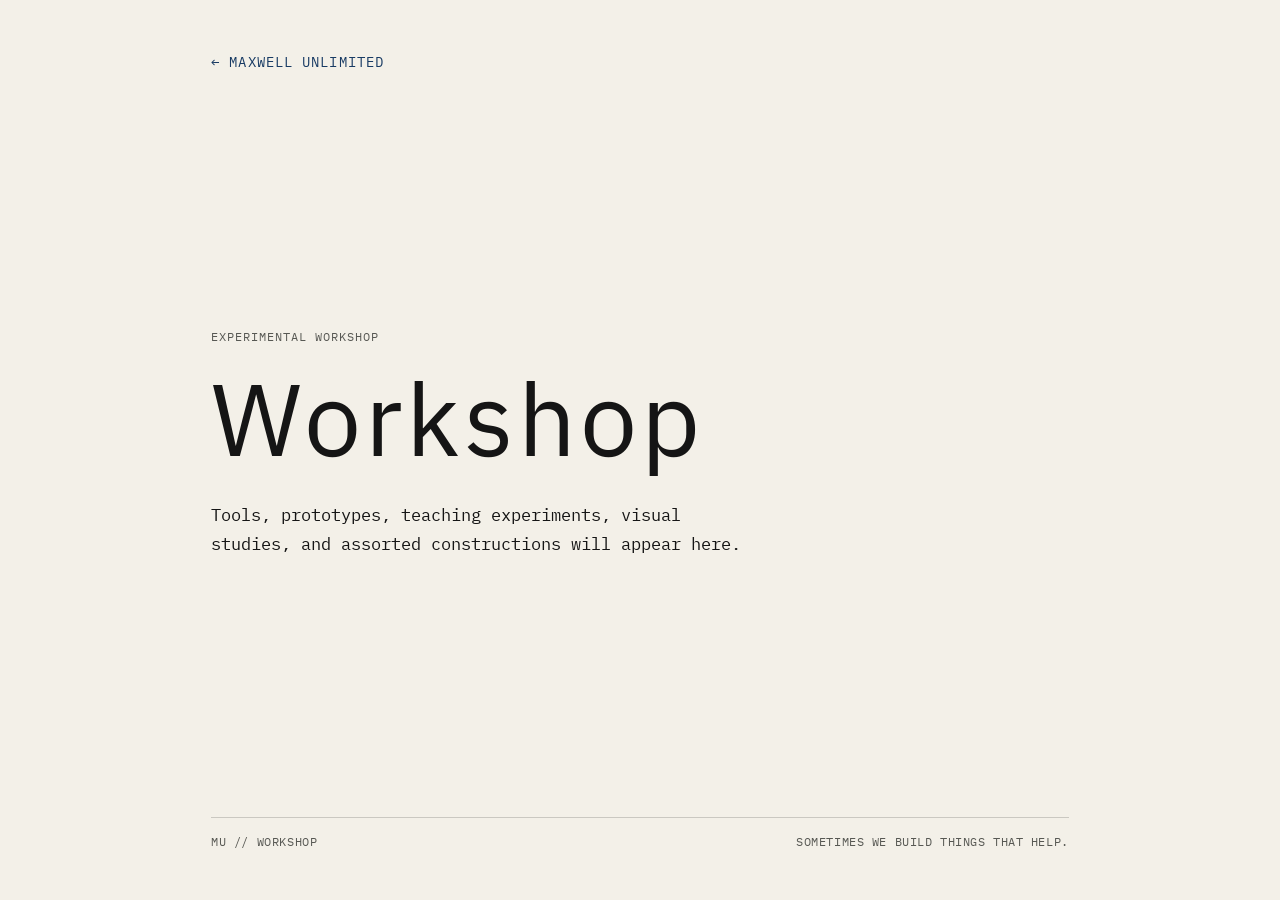
==== workshop.html @ 012c2c78 "Add files via upload" ====
<!doctype html>
<html lang="en">
<head>
  <meta charset="utf-8">
  <meta name="viewport" content="width=device-width, initial-scale=1">
  <meta name="description" content="Workshop projects at Maxwell Unlimited.">
  <title>Workshop — Maxwell Unlimited</title>
  <link rel="preconnect" href="https://fonts.googleapis.com">
  <link rel="preconnect" href="https://fonts.gstatic.com" crossorigin>
  <link href="https://fonts.googleapis.com/css2?family=IBM+Plex+Mono:wght@400;500&family=IBM+Plex+Sans:wght@400;500&display=swap" rel="stylesheet">
  <link rel="stylesheet" href="styles.css">
</head>
<body>
  <a class="skip-link" href="#main">Skip to content</a>
  <div class="subpage-shell">
    <header><a class="back-link" href="index.html">← Maxwell Unlimited</a></header>
    <main class="subpage-main" id="main">
      <p class="eyebrow">Experimental Workshop</p>
      <h1 class="subpage-title">Workshop</h1>
      <p class="subpage-copy">Tools, prototypes, teaching experiments, visual studies, and assorted constructions will appear here.</p>
    </main>
    <footer class="site-footer"><span>MU // Workshop</span><span>Sometimes we build things that help.</span></footer>
  </div>
</body>
</html>
---- styles.css ----
:root {
  --paper: #f3f0e8;
  --ink: #151515;
  --graphite: #575853;
  --accent: #173a63;
  --line: rgba(21, 21, 21, 0.18);
  --max-width: 1540px;
}

* {
  box-sizing: border-box;
}

html {
  background: var(--paper);
  color: var(--ink);
  font-family: "IBM Plex Mono", "SFMono-Regular", Consolas, "Liberation Mono", monospace;
}

body {
  margin: 0;
  min-height: 100vh;
  background: var(--paper);
}

a {
  color: inherit;
}

.skip-link {
  position: absolute;
  top: 0;
  left: 0;
  transform: translateY(-120%);
  padding: 0.75rem 1rem;
  background: var(--ink);
  color: var(--paper);
  z-index: 10;
}

.skip-link:focus {
  transform: translateY(0);
}

.site-shell {
  width: min(100%, var(--max-width));
  min-height: 100vh;
  margin: 0 auto;
  padding: clamp(1.5rem, 3vw, 3.25rem);
  display: grid;
  grid-template-rows: auto 1fr auto;
  gap: clamp(2rem, 4vw, 4rem);
}

.site-meta {
  display: flex;
  justify-content: space-between;
  gap: 2rem;
  font-size: 0.76rem;
  letter-spacing: 0.08em;
  text-transform: uppercase;
}

.site-meta__left {
  display: grid;
  gap: 0.65rem;
}

.site-meta__right {
  color: var(--graphite);
  text-align: right;
}

.hero {
  display: grid;
  grid-template-columns: minmax(18rem, 0.78fr) minmax(26rem, 1.22fr);
  align-items: center;
  gap: clamp(3rem, 7vw, 8rem);
}

.hero-copy {
  align-self: center;
  max-width: 34rem;
  padding-top: clamp(1rem, 6vh, 6rem);
}

.wordmark {
  margin: 0;
  font-family: "IBM Plex Sans", Arial, Helvetica, sans-serif;
  font-weight: 400;
  font-size: clamp(3.6rem, 6.7vw, 7.8rem);
  line-height: 0.92;
  letter-spacing: 0.08em;
  text-transform: uppercase;
}

.wordmark span {
  display: block;
}

.divider-mark {
  margin: 2rem 0 1.65rem;
  color: var(--graphite);
}

.statement {
  margin: 0;
  max-width: 30rem;
  font-size: clamp(1rem, 1.3vw, 1.28rem);
  line-height: 1.72;
}

.primary-links {
  display: grid;
  gap: 1rem;
  margin-top: clamp(2.5rem, 5vw, 4.5rem);
}

.primary-link {
  width: fit-content;
  display: inline-flex;
  align-items: center;
  gap: 1rem;
  color: var(--accent);
  text-decoration: none;
  text-transform: uppercase;
  letter-spacing: 0.08em;
  font-size: 0.95rem;
}

.primary-link::after {
  content: "→";
  transition: transform 160ms ease;
}

.primary-link:hover::after,
.primary-link:focus-visible::after {
  transform: translateX(0.28rem);
}

.primary-link:focus-visible,
.back-link:focus-visible {
  outline: 2px solid var(--accent);
  outline-offset: 0.4rem;
}

.diagram-wrap {
  width: 100%;
  align-self: center;
}

.diagram-wrap svg {
  display: block;
  width: 100%;
  height: auto;
  overflow: visible;
}

.diagram-caption {
  width: fit-content;
  margin: 1.4rem auto 0;
  color: var(--graphite);
  font-size: 0.73rem;
  line-height: 1.55;
  letter-spacing: 0.06em;
  text-transform: uppercase;
}

.site-footer {
  display: flex;
  justify-content: space-between;
  gap: 2rem;
  padding-top: 1rem;
  border-top: 1px solid var(--line);
  color: var(--graphite);
  font-size: 0.72rem;
  letter-spacing: 0.05em;
  text-transform: uppercase;
}

.subpage-shell {
  width: min(100%, 960px);
  min-height: 100vh;
  margin: 0 auto;
  padding: clamp(1.5rem, 4vw, 4rem);
  display: grid;
  grid-template-rows: auto 1fr auto;
  gap: 3rem;
}

.subpage-main {
  align-self: center;
  max-width: 42rem;
}

.eyebrow {
  margin: 0 0 1.5rem;
  color: var(--graphite);
  font-size: 0.78rem;
  letter-spacing: 0.08em;
  text-transform: uppercase;
}

.subpage-title {
  margin: 0;
  font-family: "IBM Plex Sans", Arial, Helvetica, sans-serif;
  font-weight: 400;
  font-size: clamp(3.2rem, 8vw, 6.8rem);
  line-height: 0.98;
  letter-spacing: 0.04em;
}

.subpage-copy {
  margin: 2rem 0 0;
  max-width: 34rem;
  font-size: 1.05rem;
  line-height: 1.75;
}

.back-link {
  display: inline-flex;
  gap: 0.75rem;
  width: fit-content;
  color: var(--accent);
  text-decoration: none;
  text-transform: uppercase;
  letter-spacing: 0.08em;
  font-size: 0.86rem;
}

@media (max-width: 900px) {
  .site-shell {
    min-height: auto;
  }

  .hero {
    grid-template-columns: 1fr;
    gap: 3.5rem;
  }

  .hero-copy {
    padding-top: 1rem;
  }

  .diagram-wrap {
    max-width: 760px;
    margin: 0 auto;
  }
}

@media (max-width: 600px) {
  .site-meta,
  .site-footer {
    display: grid;
  }

  .site-meta__right {
    text-align: left;
  }

  .wordmark {
    font-size: clamp(3rem, 17vw, 5.2rem);
    letter-spacing: 0.05em;
  }

  .statement {
    font-size: 1rem;
  }
}

@media (prefers-reduced-motion: reduce) {
  *,
  *::before,
  *::after {
    scroll-behavior: auto !important;
    transition-duration: 0.01ms !important;
  }
}
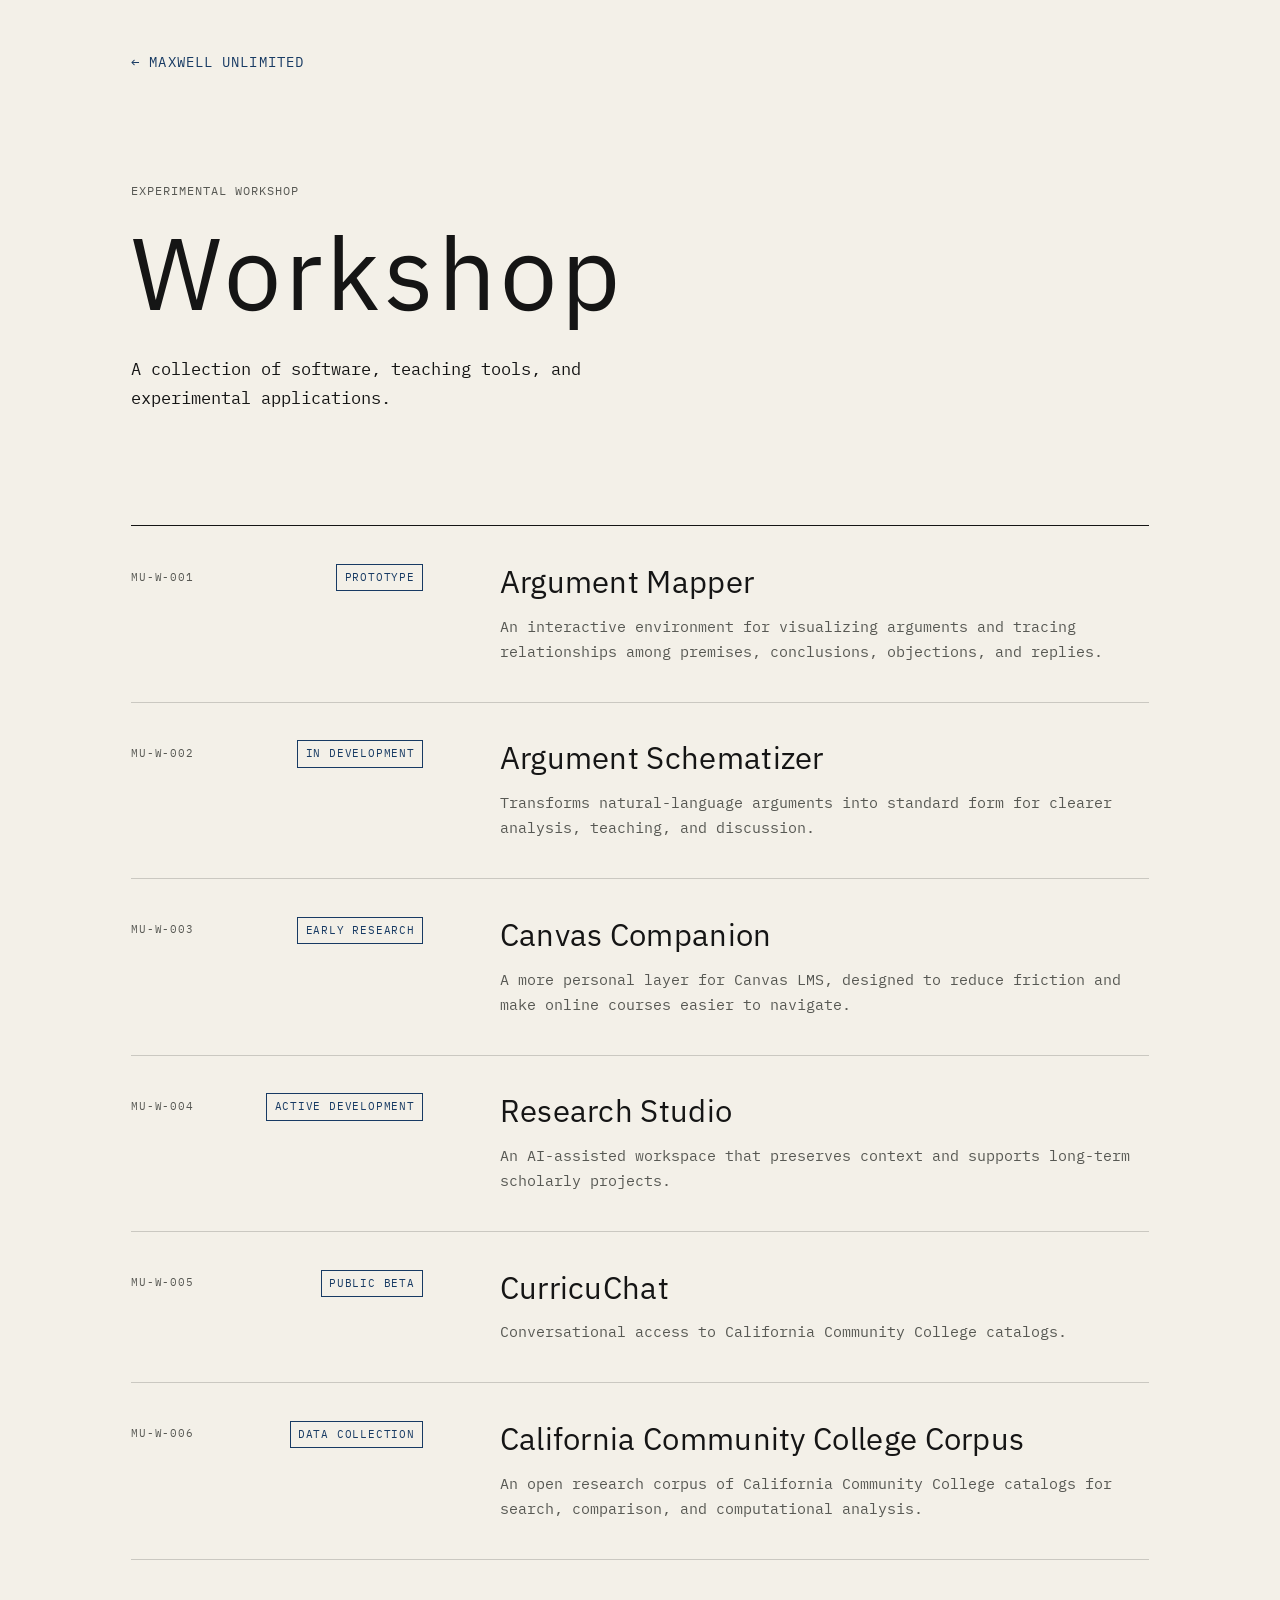
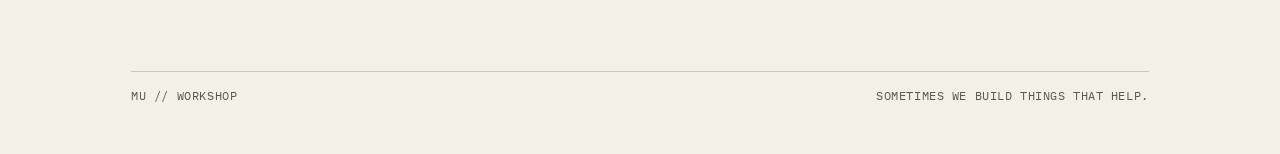
==== commit 63d90286: "Publish Maxwell Unlimited version 1.1 workshop Adds six workshop projects with restrained laboratory" ====
--- a/workshop.html
+++ b/workshop.html
@@ -7,7 +7,7 @@
   <title>Workshop — Maxwell Unlimited</title>
   <link rel="preconnect" href="https://fonts.googleapis.com">
   <link rel="preconnect" href="https://fonts.gstatic.com" crossorigin>
-  <link href="https://fonts.googleapis.com/css2?family=IBM+Plex+Mono:wght@400;500&family=IBM+Plex+Sans:wght@400;500&display=swap" rel="stylesheet">
+  <link href="https://fonts.googleapis.com/css2?family=IBM+Plex+Mono:wght@400;500&amp;family=IBM+Plex+Sans:wght@400;500&amp;display=swap" rel="stylesheet">
   <link rel="stylesheet" href="styles.css">
 </head>
 <body>
@@ -15,9 +15,79 @@
   <div class="subpage-shell">
     <header><a class="back-link" href="index.html">← Maxwell Unlimited</a></header>
     <main class="subpage-main" id="main">
-      <p class="eyebrow">Experimental Workshop</p>
-      <h1 class="subpage-title">Workshop</h1>
-      <p class="subpage-copy">Tools, prototypes, teaching experiments, visual studies, and assorted constructions will appear here.</p>
+      <header class="subpage-intro">
+        <p class="eyebrow">Experimental Workshop</p>
+        <h1 class="subpage-title">Workshop</h1>
+        <p class="subpage-copy">A collection of software, teaching tools, and experimental applications.</p>
+      </header>
+
+      <section class="project-index" aria-label="Workshop projects">
+        <article class="project-entry">
+          <div class="project-entry__meta">
+            <span class="project-code">MU-W-001</span>
+            <span class="status-label">Prototype</span>
+          </div>
+          <div class="project-entry__body">
+            <h2>Argument Mapper</h2>
+            <p>An interactive environment for visualizing arguments and tracing relationships among premises, conclusions, objections, and replies.</p>
+          </div>
+        </article>
+
+        <article class="project-entry">
+          <div class="project-entry__meta">
+            <span class="project-code">MU-W-002</span>
+            <span class="status-label">In Development</span>
+          </div>
+          <div class="project-entry__body">
+            <h2>Argument Schematizer</h2>
+            <p>Transforms natural-language arguments into standard form for clearer analysis, teaching, and discussion.</p>
+          </div>
+        </article>
+
+        <article class="project-entry">
+          <div class="project-entry__meta">
+            <span class="project-code">MU-W-003</span>
+            <span class="status-label">Early Research</span>
+          </div>
+          <div class="project-entry__body">
+            <h2>Canvas Companion</h2>
+            <p>A more personal layer for Canvas LMS, designed to reduce friction and make online courses easier to navigate.</p>
+          </div>
+        </article>
+
+        <article class="project-entry">
+          <div class="project-entry__meta">
+            <span class="project-code">MU-W-004</span>
+            <span class="status-label">Active Development</span>
+          </div>
+          <div class="project-entry__body">
+            <h2>Research Studio</h2>
+            <p>An AI-assisted workspace that preserves context and supports long-term scholarly projects.</p>
+          </div>
+        </article>
+
+        <article class="project-entry">
+          <div class="project-entry__meta">
+            <span class="project-code">MU-W-005</span>
+            <span class="status-label">Public Beta</span>
+          </div>
+          <div class="project-entry__body">
+            <h2>CurricuChat</h2>
+            <p>Conversational access to California Community College catalogs.</p>
+          </div>
+        </article>
+
+        <article class="project-entry">
+          <div class="project-entry__meta">
+            <span class="project-code">MU-W-006</span>
+            <span class="status-label">Data Collection</span>
+          </div>
+          <div class="project-entry__body">
+            <h2>California Community College Corpus</h2>
+            <p>An open research corpus of California Community College catalogs for search, comparison, and computational analysis.</p>
+          </div>
+        </article>
+      </section>
     </main>
     <footer class="site-footer"><span>MU // Workshop</span><span>Sometimes we build things that help.</span></footer>
   </div>
--- a/styles.css
+++ b/styles.css
@@ -179,7 +179,7 @@
 }
 
 .subpage-shell {
-  width: min(100%, 960px);
+  width: min(100%, 1120px);
   min-height: 100vh;
   margin: 0 auto;
   padding: clamp(1.5rem, 4vw, 4rem);
@@ -189,7 +189,12 @@
 }
 
 .subpage-main {
-  align-self: center;
+  align-self: start;
+  width: 100%;
+  padding: clamp(2rem, 7vh, 6rem) 0;
+}
+
+.subpage-intro {
   max-width: 42rem;
 }
 
@@ -215,6 +220,66 @@
   max-width: 34rem;
   font-size: 1.05rem;
   line-height: 1.75;
+}
+
+.project-index {
+  margin-top: clamp(4rem, 9vw, 7rem);
+  border-top: 1px solid var(--ink);
+}
+
+.project-entry {
+  display: grid;
+  grid-template-columns: minmax(12rem, 0.62fr) minmax(0, 1.38fr);
+  gap: clamp(2rem, 6vw, 6rem);
+  padding: clamp(1.5rem, 3vw, 2.35rem) 0;
+  border-bottom: 1px solid var(--line);
+}
+
+.project-entry__meta {
+  display: flex;
+  align-items: flex-start;
+  justify-content: space-between;
+  gap: 1rem;
+  color: var(--graphite);
+  font-size: 0.7rem;
+  line-height: 1.4;
+  letter-spacing: 0.07em;
+  text-transform: uppercase;
+}
+
+.project-code {
+  padding-top: 0.35rem;
+  white-space: nowrap;
+}
+
+.status-label,
+.section-label {
+  padding: 0.3rem 0.45rem;
+  border: 1px solid currentColor;
+  color: var(--accent);
+  text-align: right;
+}
+
+.section-label,
+.status-label--quiet {
+  color: var(--graphite);
+}
+
+.project-entry__body h2 {
+  margin: 0;
+  font-family: "IBM Plex Sans", Arial, Helvetica, sans-serif;
+  font-size: clamp(1.45rem, 2.4vw, 2.15rem);
+  font-weight: 400;
+  line-height: 1.15;
+  letter-spacing: 0.01em;
+}
+
+.project-entry__body p {
+  margin: 0.9rem 0 0;
+  max-width: 42rem;
+  color: var(--graphite);
+  font-size: 0.93rem;
+  line-height: 1.7;
 }
 
 .back-link {
@@ -266,6 +331,15 @@
   .statement {
     font-size: 1rem;
   }
+
+  .project-entry {
+    grid-template-columns: 1fr;
+    gap: 1.35rem;
+  }
+
+  .project-entry__meta {
+    align-items: center;
+  }
 }
 
 @media (prefers-reduced-motion: reduce) {
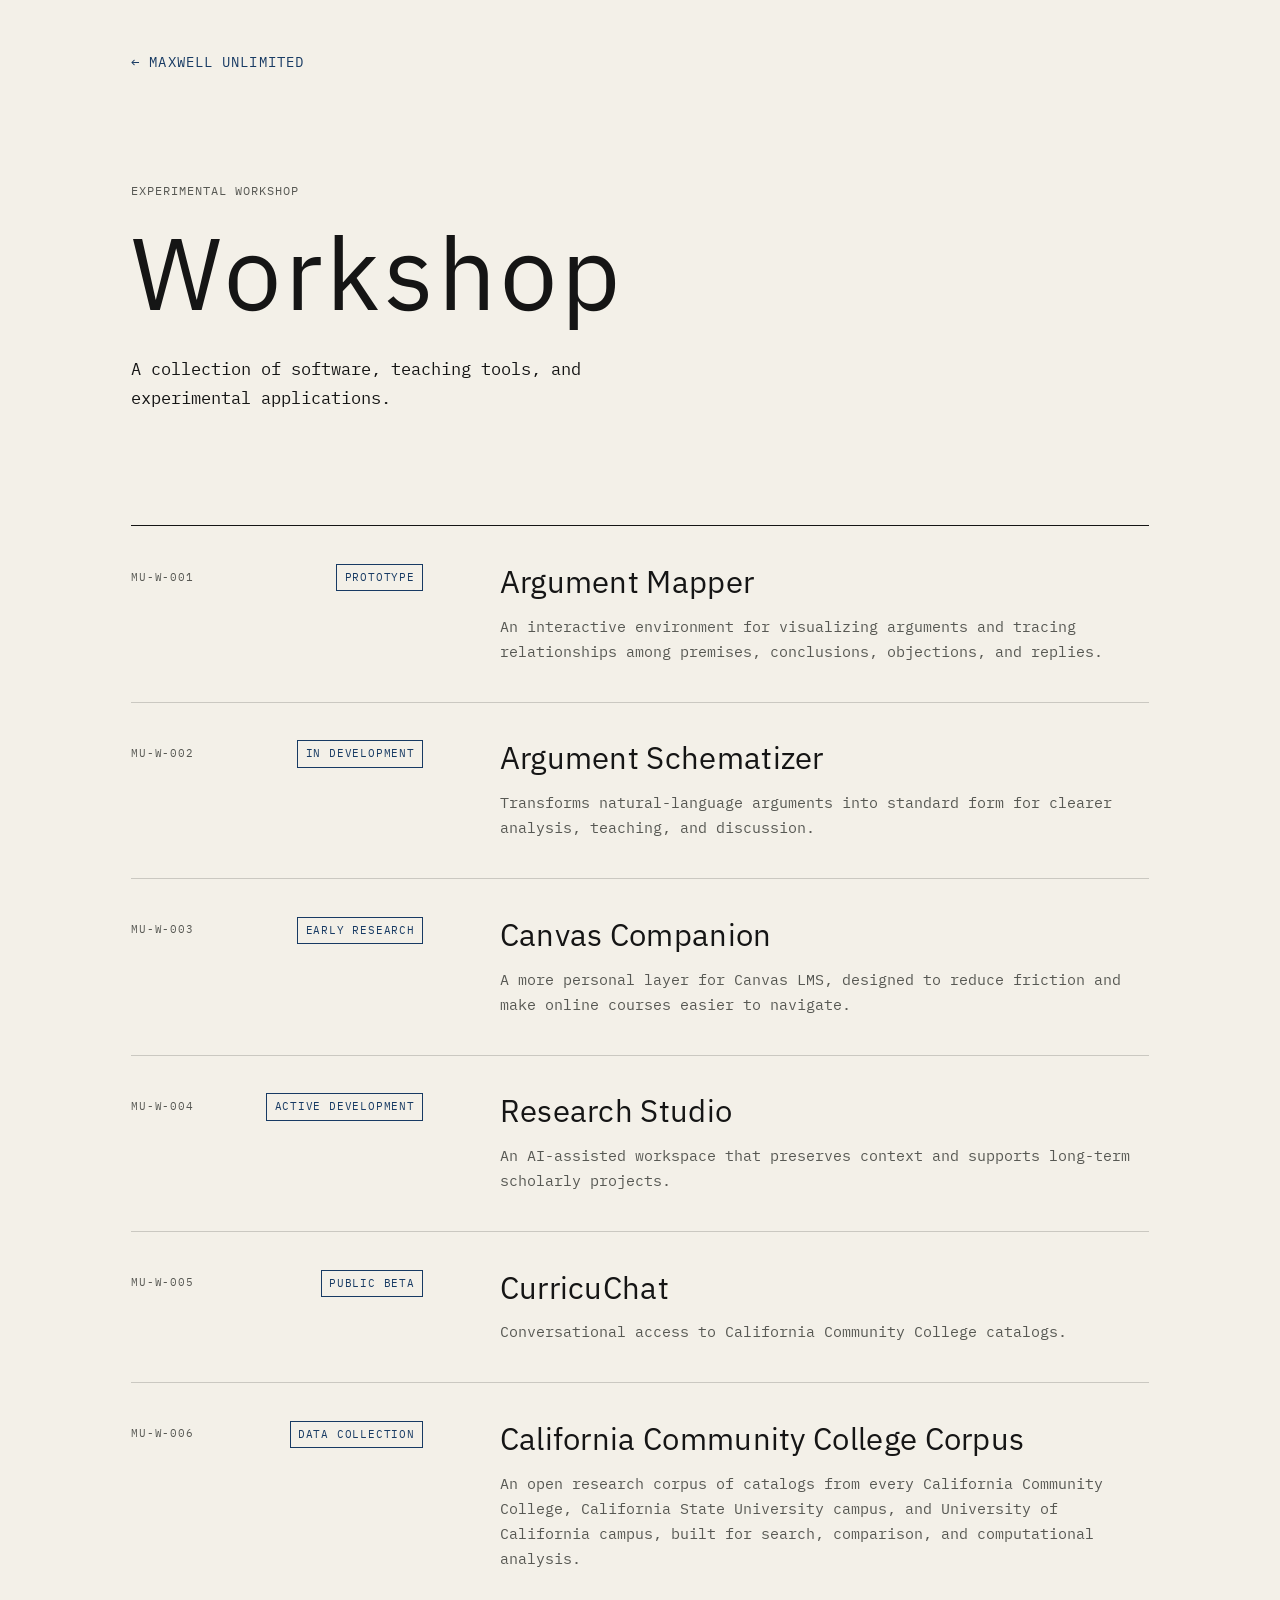
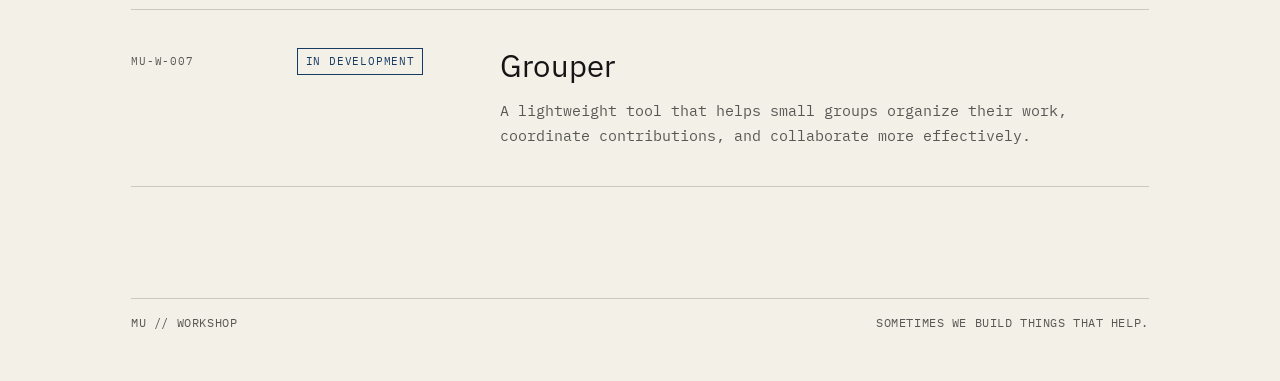
==== commit 23ac5409: "Expand the college corpus and add Grouper Clarifies statewide UC and CSU catalog coverage and adds G" ====
--- a/workshop.html
+++ b/workshop.html
@@ -84,7 +84,18 @@
           </div>
           <div class="project-entry__body">
             <h2>California Community College Corpus</h2>
-            <p>An open research corpus of California Community College catalogs for search, comparison, and computational analysis.</p>
+            <p>An open research corpus of catalogs from every California Community College, California State University campus, and University of California campus, built for search, comparison, and computational analysis.</p>
+          </div>
+        </article>
+
+        <article class="project-entry">
+          <div class="project-entry__meta">
+            <span class="project-code">MU-W-007</span>
+            <span class="status-label">In Development</span>
+          </div>
+          <div class="project-entry__body">
+            <h2>Grouper</h2>
+            <p>A lightweight tool that helps small groups organize their work, coordinate contributions, and collaborate more effectively.</p>
           </div>
         </article>
       </section>
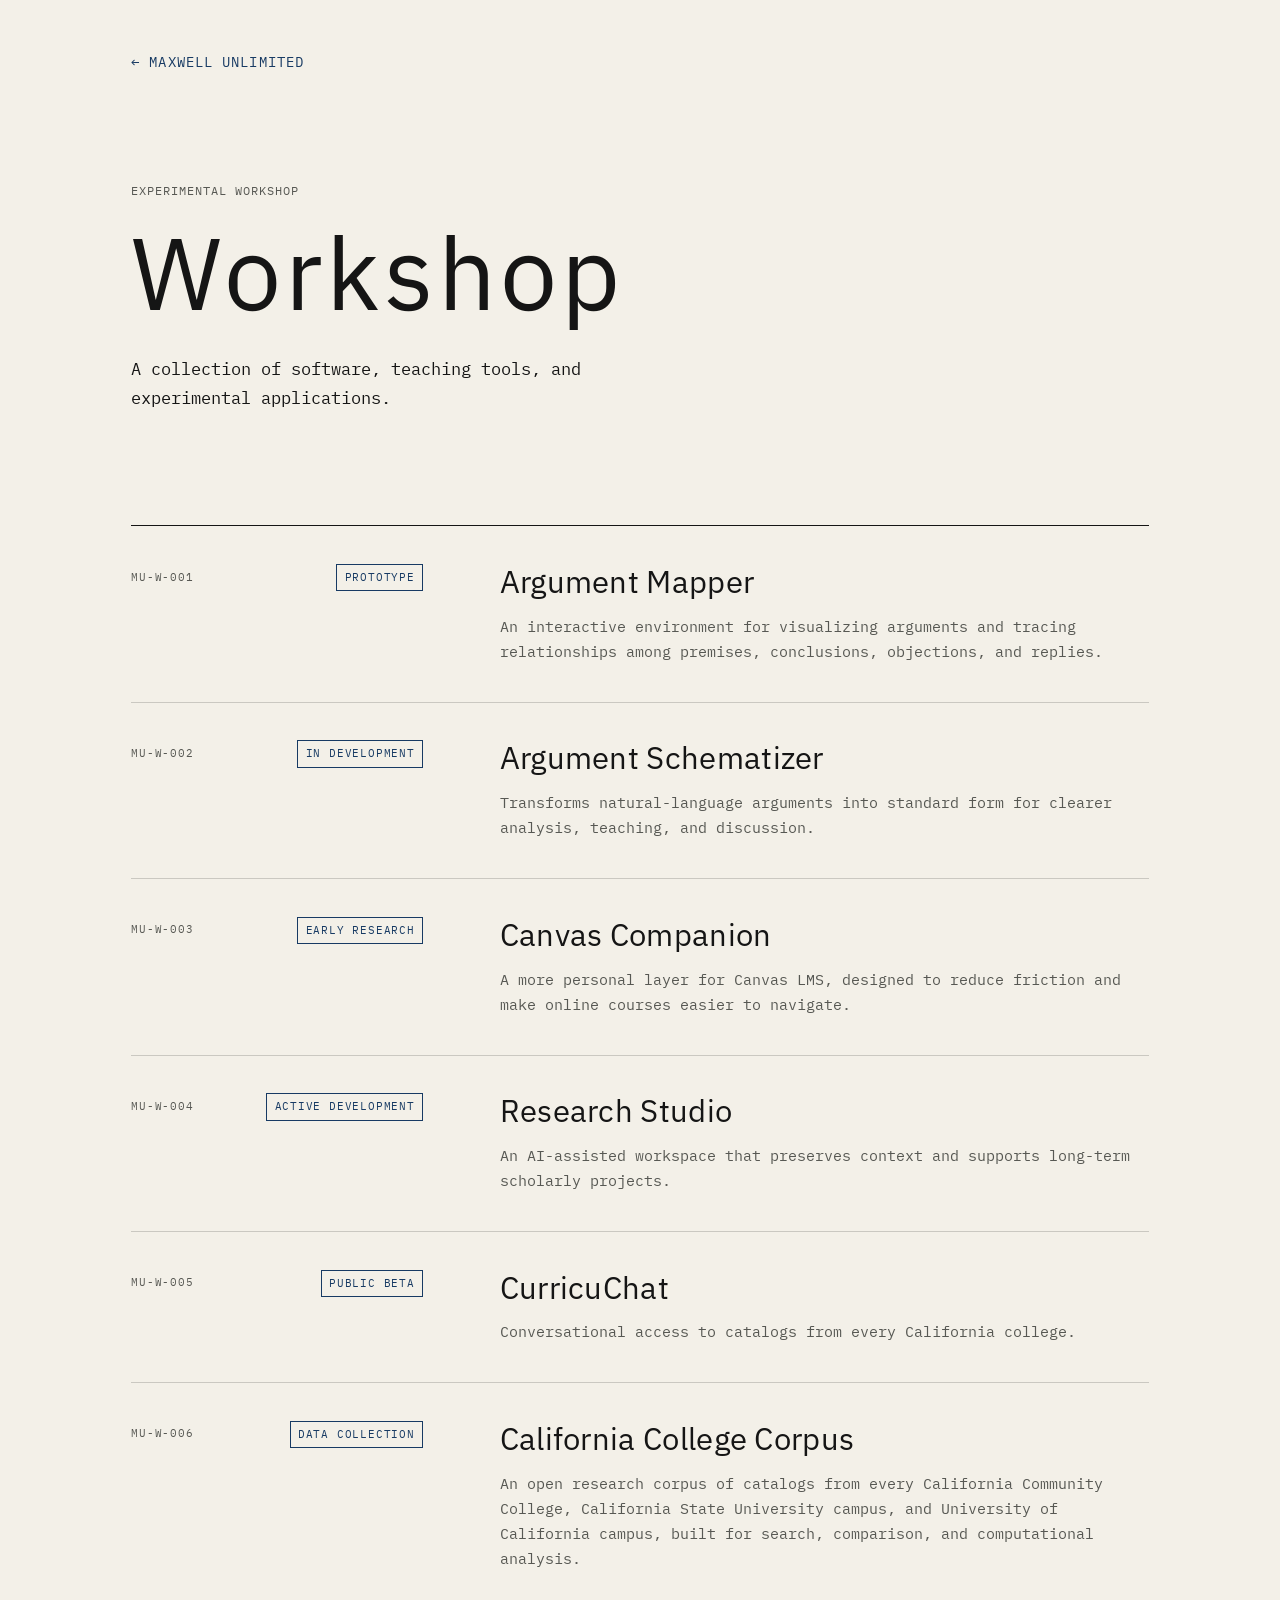
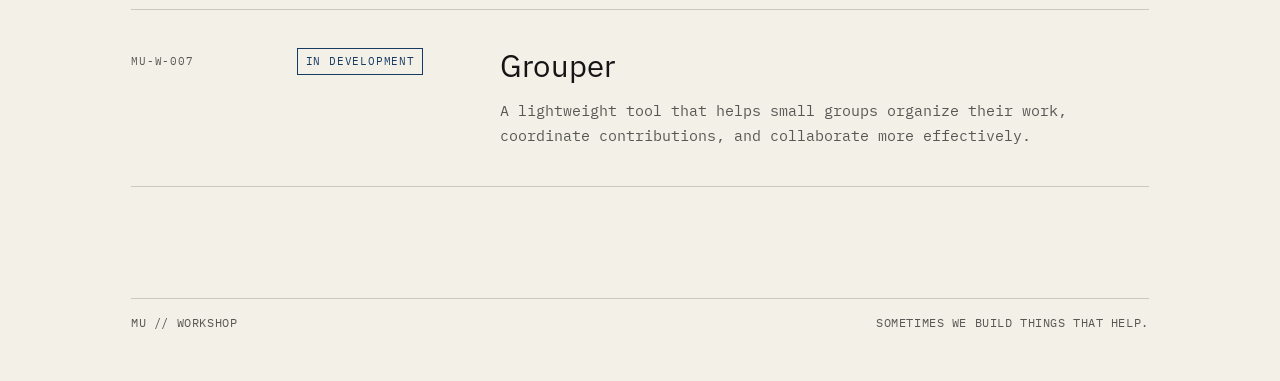
==== commit 55e3c807: "Clarify statewide college coverage Renames the corpus to California College Corpus and broadens Curr" ====
--- a/workshop.html
+++ b/workshop.html
@@ -73,7 +73,7 @@
           </div>
           <div class="project-entry__body">
             <h2>CurricuChat</h2>
-            <p>Conversational access to California Community College catalogs.</p>
+            <p>Conversational access to catalogs from every California college.</p>
           </div>
         </article>
 
@@ -83,7 +83,7 @@
             <span class="status-label">Data Collection</span>
           </div>
           <div class="project-entry__body">
-            <h2>California Community College Corpus</h2>
+            <h2>California College Corpus</h2>
             <p>An open research corpus of catalogs from every California Community College, California State University campus, and University of California campus, built for search, comparison, and computational analysis.</p>
           </div>
         </article>
